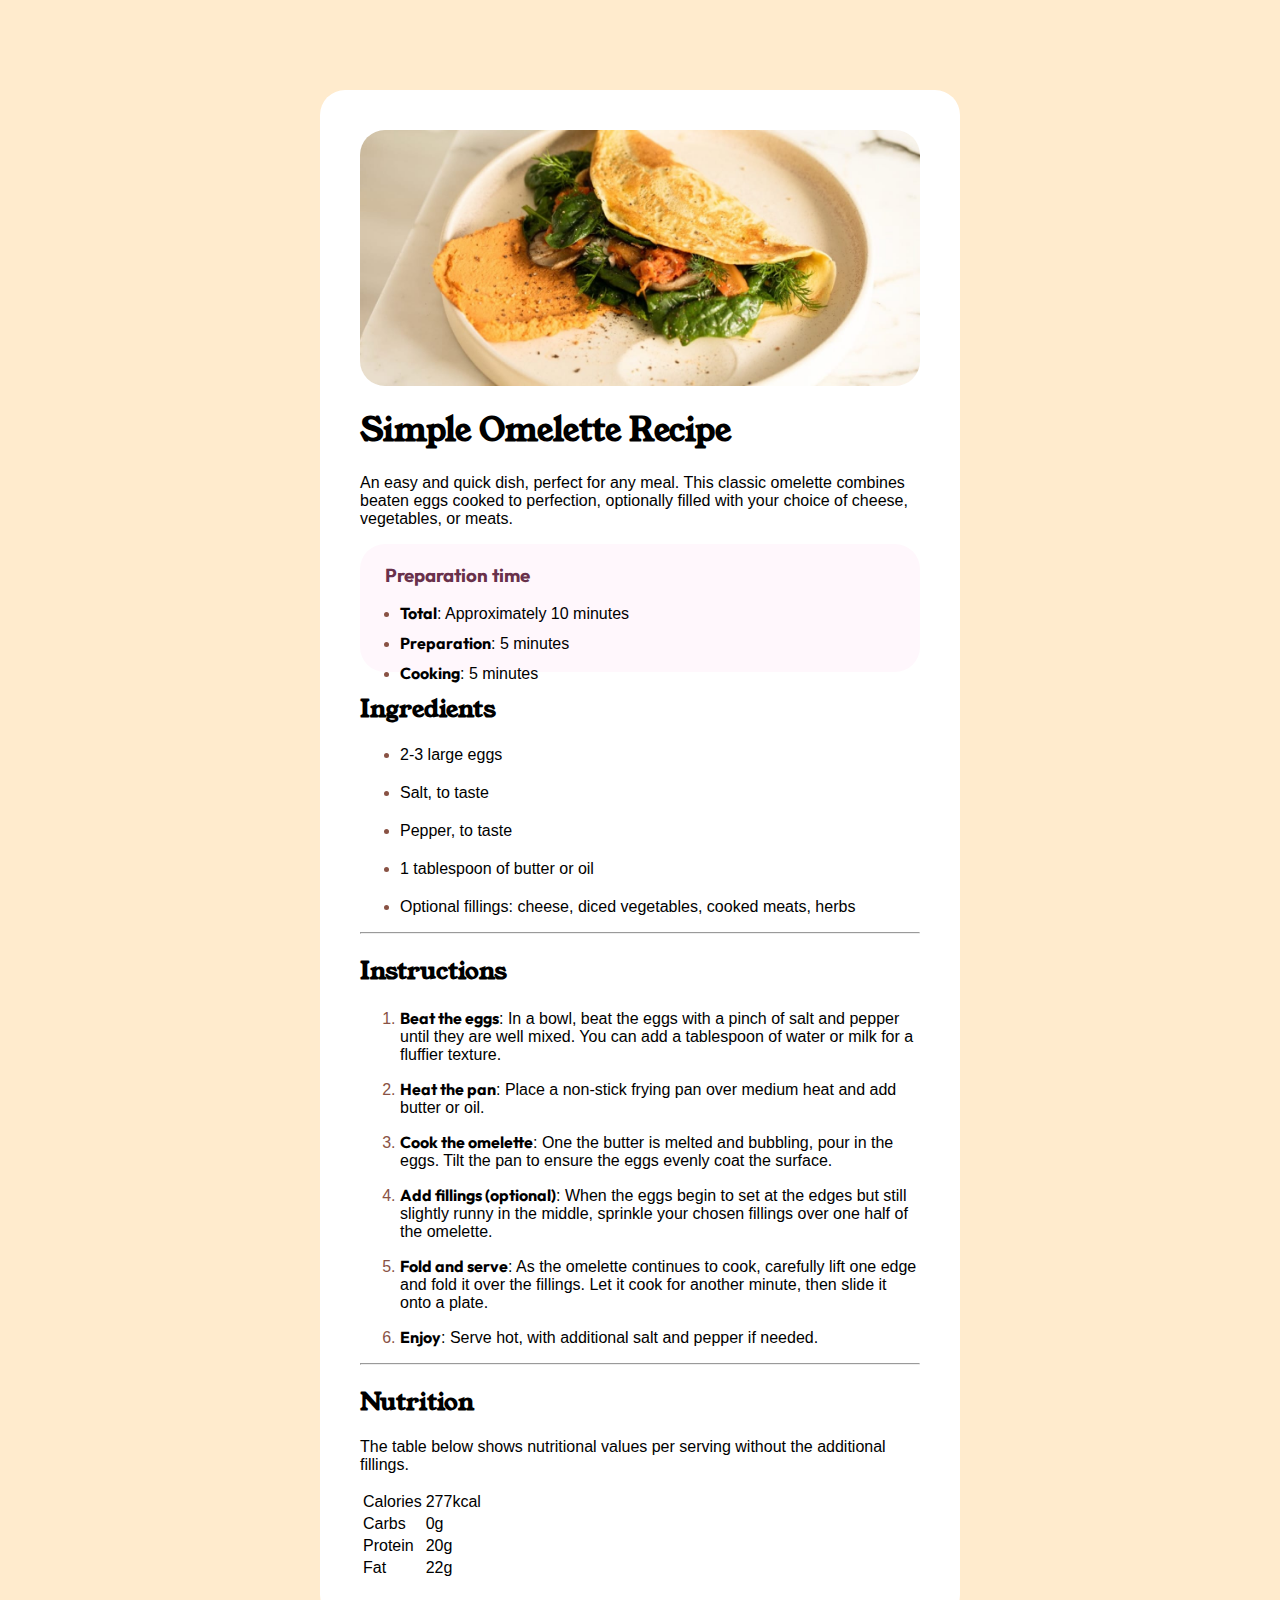
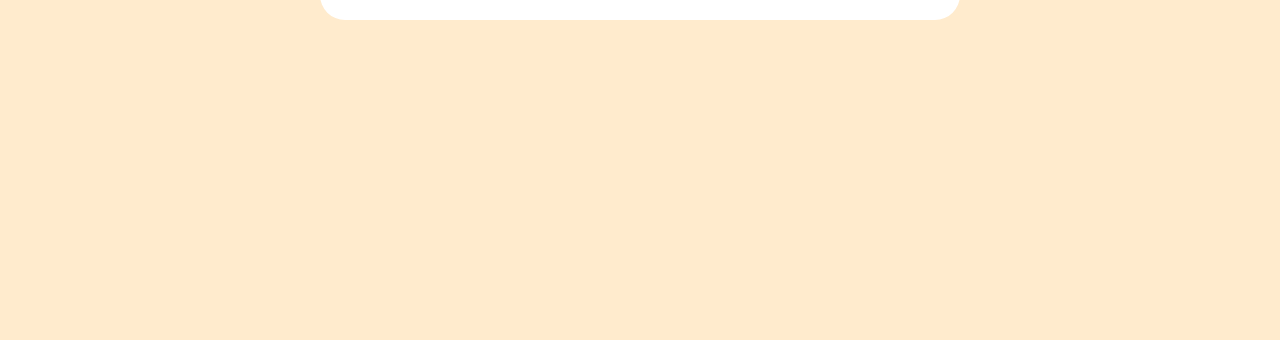
==== RecipeProject/index.html @ 1f19d5c4 "Added omeletteRecipe" ====
<!doctype html>
<html lang="fr">
<head>
    <meta charset="UTF-8">
    <meta name="viewport" content="width=device-width, initial-scale=1">
    <title>Omelette recipe</title>
    <meta name="description" content="The omelette recipe"/>
    <meta name="keywords" content="Cooking Recipe Omelette "/>
    <meta name="author" content="Loïc Schluchter"/>
    <meta name="robots" content="index, follow"/>
    <link href="https://fonts.googleapis.com/css2?family=Outfit&family=Young+Serif&display=swap" rel="stylesheet">
    <link rel="stylesheet" href="style.css"/>

</head>
<body>

<main>
    <section>
        <div class="main-image">
            <img src="assets/images/image-omelette.jpeg" alt="image-omelette"/>
        </div>
        <h1 class="main-title">Simple Omelette Recipe</h1>
        <p>An easy and quick dish, perfect for any meal. This classic omelette combines beaten eggs cooked to perfection,
            optionally filled with your choice of cheese, vegetables, or meats. </p>

        <div id="prepation-table">
            <h3>Preparation time</h3>
            <ul>
                <li>
                    <b>Total</b>: Approximately 10 minutes
                </li>
                <li>
                    <b>Preparation</b>: 5 minutes
                </li>
                <li>
                    <b>Cooking</b>: 5 minutes
                </li>
            </ul>
        </div>

    </section>
    <section id="ingredients">
        <h2 class="sub-title">Ingredients</h2>
        <ul>
            <li>
                2-3 large eggs
            </li>
            <li>
                Salt, to taste
            </li>
            <li>
                Pepper, to taste
            </li>
            <li>
                1 tablespoon of butter or oil
            </li>
            <li>
                Optional fillings: cheese, diced vegetables, cooked meats, herbs
            </li>
        </ul>
        <hr>
    </section>
    <section id="instructions">
        <h2 class="sub-title">Instructions</h2>
        <ol>
            <li>
                <strong>Beat the eggs</strong>: In a bowl, beat the eggs with a pinch of salt and pepper until they are well
                mixed.
                You can add a tablespoon of water or milk for a fluffier texture.
            </li>
            <li>
                <strong>Heat the pan</strong>: Place a non-stick frying pan over medium heat and add butter or oil.
            </li>
            <li>
                <strong>Cook the omelette</strong>: One the butter is melted and bubbling, pour in the eggs. Tilt the pan to
                ensure
                the eggs evenly coat the surface.
            </li>
            <li>
                <strong> Add fillings (optional)</strong>: When the eggs begin to set at the edges but still slightly runny in the
                middle,
                sprinkle your chosen fillings over one half of the omelette.
            </li>
            <li>
                <strong>Fold and serve</strong>: As the omelette continues to cook, carefully lift one edge and fold it over the
                fillings.
                Let it cook for another minute, then slide it onto a plate.
            </li>
            <li>
                <strong>Enjoy</strong>: Serve hot, with additional salt and pepper if needed.
            </li>
        </ol>
        <hr>
    </section>
    <section>
        <h2 class="sub-title">Nutrition</h2>
        <p>The table below shows nutritional values per serving without the additional fillings.</p>
        <table>
            <tr>
                <td>Calories</td>
                <td> 277kcal</td>
            </tr>
            <tr>
                <td>Carbs</td>
                <td> 0g</td>
            </tr>
            <tr>
                <td>Protein</td>
                <td> 20g</td>
            </tr>
            <tr>
                <td>Fat</td>
                <td>22g</td>
            </tr>
        </table>
    </section>
</main>

</body>
</html>
---- RecipeProject/style.css ----
@font-face {
    font-family: 'Outfit';
    src: url('assets/fonts/Outfit/static/Outfit-Regular.ttf');
    font-style: normal;
    font-weight: normal;
}
@font-face {
    font-family: 'YoungSerif';
    src: url('assets/fonts/young-serif/YoungSerif-Regular.ttf');
    font-style: normal;
    font-weight: normal;
}


body{
    background-color: blanchedalmond;
    margin: 25vw;
    margin-top: 10vh;
    font-family: 'Outfit', sans-serif;

}
.main-title,
.sub-title {
    font-family: 'Young Serif', serif;
}


main{
    background-color: white;
    padding: 40px;
    border-radius: 25px;

}
.main-image{
    display: flex;
    justify-content: center;
}
.main-image img{
    width: 100%;
    border-radius: 25px;
}
#prepation-table{
    display: flex;
    align-items: flex-start;
    flex-direction: column;
    background-color: rgba(255,247,252,255);
    height: 10vw;
    border-radius: 25px;
}
#prepation-table h3{
    margin-left: 25px;
    margin-bottom: 0px;
    color: rgba(105,49,75,255);
}
#prepation-table ul li{
    margin-bottom: 10px;
}
#prepation-table ul li::marker{
    color: rgba(137,82,68,255);
}
#ingredients ul{
    display: flex;
    flex-direction: column;
    gap: 20px;
}
#ingredients ul li::marker{
    color: rgba(137,82,68,255);
}
#instructions ol{
    display: flex;
    flex-direction: column;
    justify-content: flex-start;
    gap: 15px;
}
#instructions ol li::marker{
    color: rgba(137,82,68,255);
}
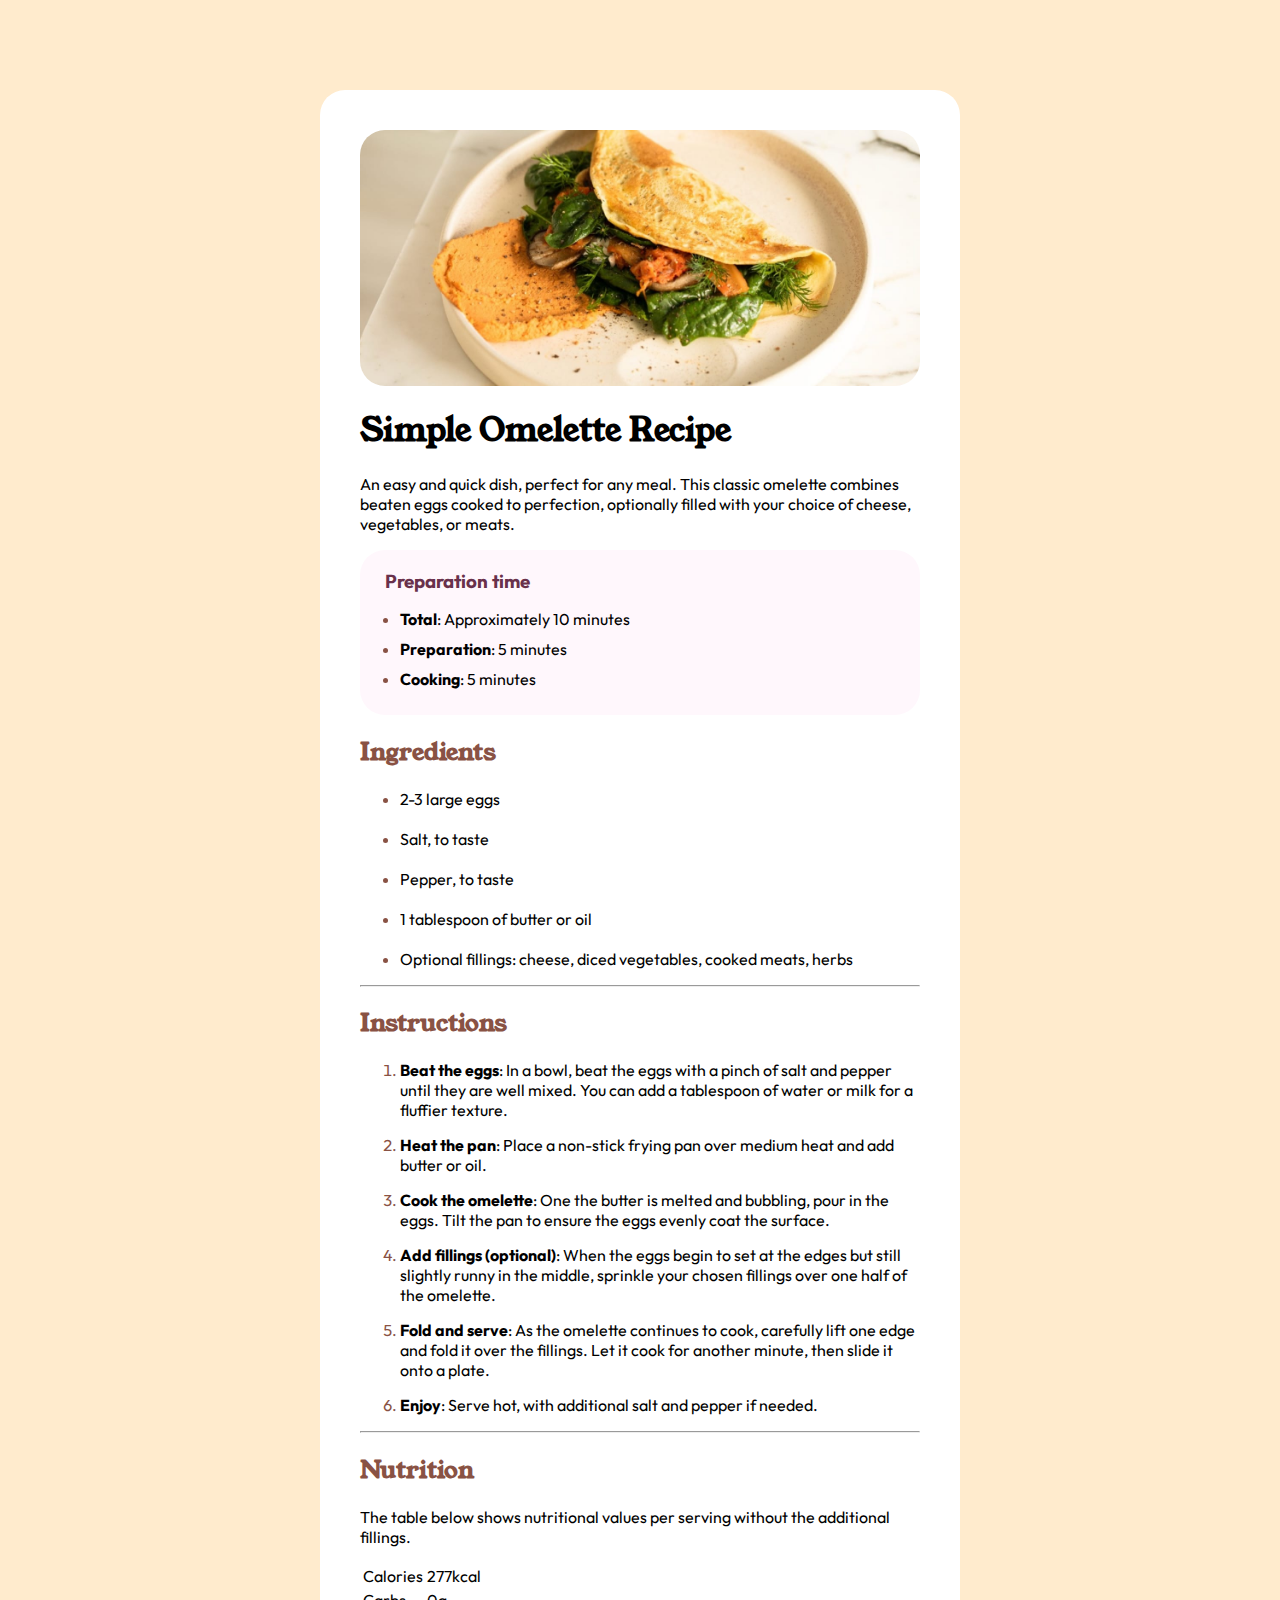
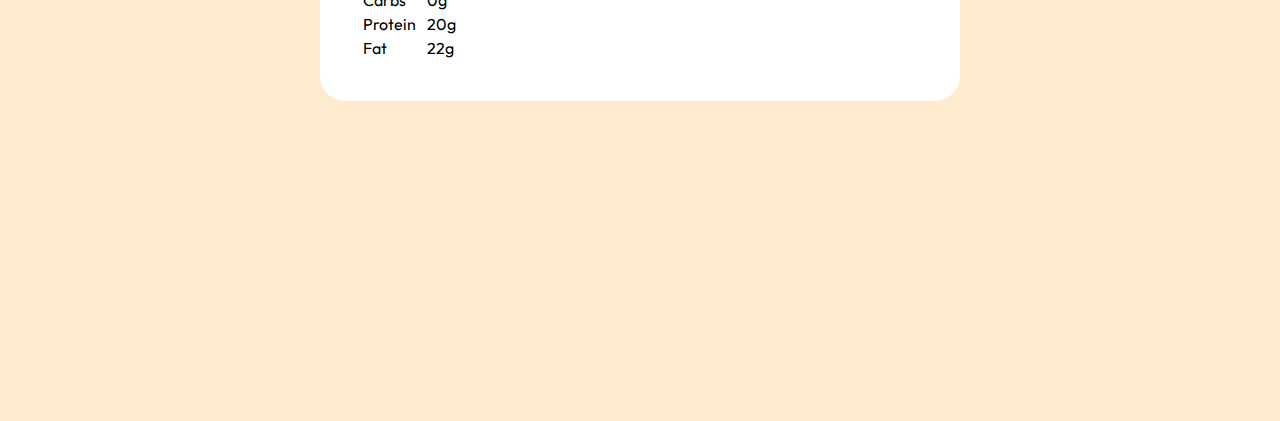
==== commit 2894f460: "Started reactive page" ====
--- a/RecipeProject/index.html
+++ b/RecipeProject/index.html
@@ -19,10 +19,11 @@
         <div class="main-image">
             <img src="assets/images/image-omelette.jpeg" alt="image-omelette"/>
         </div>
-        <h1 class="main-title">Simple Omelette Recipe</h1>
-        <p>An easy and quick dish, perfect for any meal. This classic omelette combines beaten eggs cooked to perfection,
-            optionally filled with your choice of cheese, vegetables, or meats. </p>
-
+        <div class="main-text">
+            <h1 class="main-title">Simple Omelette Recipe</h1>
+            <p>An easy and quick dish, perfect for any meal. This classic omelette combines beaten eggs cooked to perfection,
+                optionally filled with your choice of cheese, vegetables, or meats. </p>
+        </div>
         <div id="prepation-table">
             <h3>Preparation time</h3>
             <ul>
--- a/RecipeProject/style.css
+++ b/RecipeProject/style.css
@@ -1,78 +1,95 @@
-@font-face {
-    font-family: 'Outfit';
-    src: url('assets/fonts/Outfit/static/Outfit-Regular.ttf');
-    font-style: normal;
-    font-weight: normal;
+@media(max-width: 360px) {
+    body{
+        margin: 0;
+        font-family: 'Outfit', sans-serif;
+    }
+    .main-image {
+        display: flex;
+    }
+
+    .main-image img {
+        width: 100vw;
+        height: auto;
+    }
+    .main-title {
+
+        font-family: 'Young Serif', serif;
+        font-size: 27px;
+    }
+    .main-text{
+        display: flex;
+        flex-direction: column;
+        text-align: center;
+    }
+    .main-text p{
+    }
+
 }
-@font-face {
-    font-family: 'YoungSerif';
-    src: url('assets/fonts/young-serif/YoungSerif-Regular.ttf');
-    font-style: normal;
-    font-weight: normal;
+@media(min-width: 1024px){
+
+    body{
+        background-color: blanchedalmond;
+        margin: 25vw;
+        margin-top: 10vh;
+        font-family: 'Outfit', sans-serif;
+    }
+    .main-title,
+    .sub-title {
+        font-family: 'Young Serif', serif;
+    }
+    .sub-title {
+        color: rgba(137,82,68,1);
+    }
+    main{
+        background-color: white;
+        padding: 40px;
+        border-radius: 25px;
+    }
+    .main-image{
+        display: flex;
+        justify-content: center;
+    }
+    .main-image img{
+        width: 100%;
+        border-radius: 25px;
+    }
+    #prepation-table{
+        display: flex;
+        align-items: flex-start;
+        flex-direction: column;
+        background-color: rgba(255,247,252,1);
+        min-height: 10vw;
+        border-radius: 25px;
+    }
+    #prepation-table h3{
+        margin-left: 25px;
+        margin-bottom: 0px;
+        color: rgba(105,49,75,1);
+    }
+    #prepation-table ul li{
+        margin-bottom: 10px;
+    }
+    #prepation-table ul li::marker{
+        color: rgba(137,82,68,1);
+    }
+    #ingredients ul{
+        display: flex;
+        flex-direction: column;
+        gap: 20px;
+    }
+    #ingredients ul li::marker{
+        color: rgba(137,82,68,1);
+    }
+    #instructions ol{
+        display: flex;
+        flex-direction: column;
+        justify-content: flex-start;
+        gap: 15px;
+    }
+    #instructions ol li::marker{
+        color: rgba(137,82,68,1);
+    }
+
 }
 
 
-body{
-    background-color: blanchedalmond;
-    margin: 25vw;
-    margin-top: 10vh;
-    font-family: 'Outfit', sans-serif;
-
-}
-.main-title,
-.sub-title {
-    font-family: 'Young Serif', serif;
-}
-
-
-main{
-    background-color: white;
-    padding: 40px;
-    border-radius: 25px;
-
-}
-.main-image{
-    display: flex;
-    justify-content: center;
-}
-.main-image img{
-    width: 100%;
-    border-radius: 25px;
-}
-#prepation-table{
-    display: flex;
-    align-items: flex-start;
-    flex-direction: column;
-    background-color: rgba(255,247,252,255);
-    height: 10vw;
-    border-radius: 25px;
-}
-#prepation-table h3{
-    margin-left: 25px;
-    margin-bottom: 0px;
-    color: rgba(105,49,75,255);
-}
-#prepation-table ul li{
-    margin-bottom: 10px;
-}
-#prepation-table ul li::marker{
-    color: rgba(137,82,68,255);
-}
-#ingredients ul{
-    display: flex;
-    flex-direction: column;
-    gap: 20px;
-}
-#ingredients ul li::marker{
-    color: rgba(137,82,68,255);
-}
-#instructions ol{
-    display: flex;
-    flex-direction: column;
-    justify-content: flex-start;
-    gap: 15px;
-}
-#instructions ol li::marker{
-    color: rgba(137,82,68,255);
-}
-
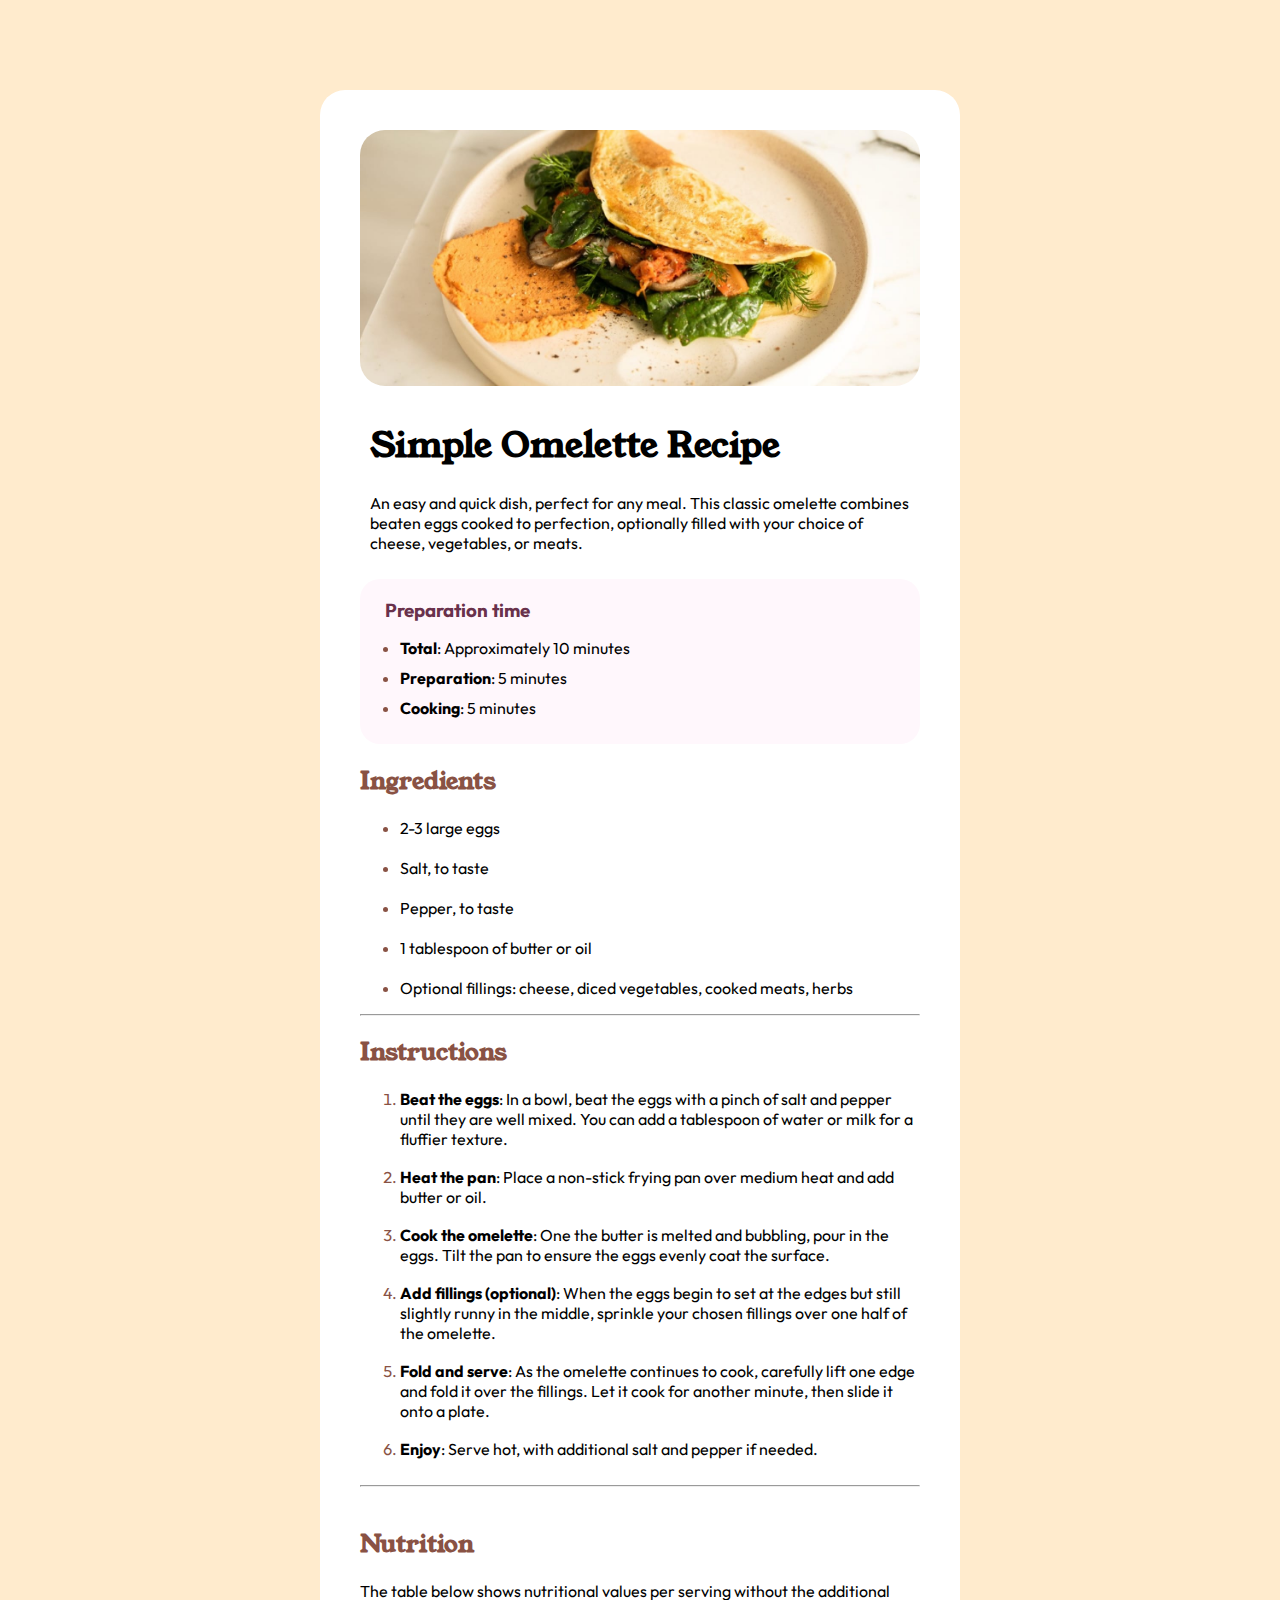
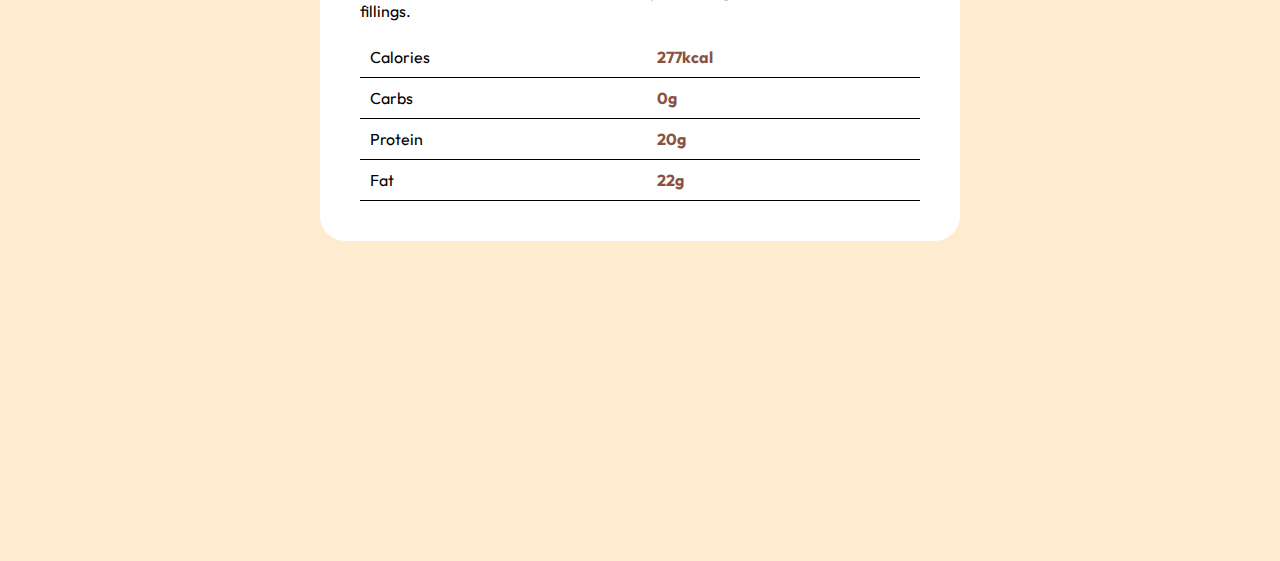
==== commit a4f19377: "Finished desktop and phone reactive" ====
--- a/RecipeProject/index.html
+++ b/RecipeProject/index.html
@@ -96,22 +96,22 @@
     <section>
         <h2 class="sub-title">Nutrition</h2>
         <p>The table below shows nutritional values per serving without the additional fillings.</p>
-        <table>
+        <table class="table-nutrition">
             <tr>
                 <td>Calories</td>
-                <td> 277kcal</td>
+                <td class="right"> 277kcal</td>
             </tr>
             <tr>
                 <td>Carbs</td>
-                <td> 0g</td>
+                <td class="right"> 0g</td>
             </tr>
             <tr>
                 <td>Protein</td>
-                <td> 20g</td>
+                <td class="right"> 20g</td>
             </tr>
             <tr>
                 <td>Fat</td>
-                <td>22g</td>
+                <td class="right">22g</td>
             </tr>
         </table>
     </section>
--- a/RecipeProject/style.css
+++ b/RecipeProject/style.css
@@ -10,18 +10,84 @@
     .main-image img {
         width: 100vw;
         height: auto;
+        margin: -2rem -2rem 1rem -2rem;
     }
     .main-title {
 
         font-family: 'Young Serif', serif;
         font-size: 27px;
     }
-    .main-text{
+    .main-text p{
         display: flex;
         flex-direction: column;
-        text-align: center;
+        text-align: justify;
     }
-    .main-text p{
+    main{
+        padding: 2rem;
+        max-width: 360px;
+    }
+    #prepation-table{
+        display: flex;
+        align-items: flex-start;
+        flex-direction: column;
+        background-color: rgba(255,247,252,1);
+        min-height: 5vw;
+        border-radius: 20px;
+        padding-left: 10px;
+
+    }
+    #prepation-table h3{
+        margin-left: 25px;
+        margin-bottom: 0px;
+        color: rgba(105,49,75,1);
+    }
+    #prepation-table ul li{
+        margin-bottom: 10px;
+    }
+    #prepation-table ul li::marker{
+        color: rgba(137,82,68,1);
+    }
+
+    #ingredients ul{
+        display: flex;
+        flex-direction: column;
+        gap: 20px;
+    }
+    #ingredients ul li::marker{
+        color: rgba(137,82,68,1);
+    }
+    #instructions {
+        margin-bottom: 40px;
+    }
+    #instructions ol{
+        display: flex;
+        flex-direction: column;
+        justify-content: flex-start;
+        gap: 18px;
+        padding-bottom: 10px;
+    }
+    #instructions ol li::marker{
+        color: rgba(137,82,68,1);
+    }
+    .sub-title{
+        color: rgba(137,82,68,1);
+    }
+
+    #instructions ol li::marker{
+        color: rgba(137,82,68,1);
+    }
+    .table-nutrition{
+        width: 100%;
+        border-collapse: collapse;
+
+    }
+    .table-nutrition td{
+        border-bottom: 1px solid black;
+        padding: 10px;
+    }
+    .right{
+        color: rgba(137,82,68,1);
+        font-weight: bold;
     }
 
 }
@@ -32,6 +98,12 @@
         margin: 25vw;
         margin-top: 10vh;
         font-family: 'Outfit', sans-serif;
+    }
+    .main-text{
+        padding:10px
+    }
+    .main-text h1{
+        font-size: 35px;
     }
     .main-title,
     .sub-title {
@@ -44,6 +116,8 @@
         background-color: white;
         padding: 40px;
         border-radius: 25px;
+        max-width: 650px;
+        margin: auto;
     }
     .main-image{
         display: flex;
@@ -57,9 +131,11 @@
         display: flex;
         align-items: flex-start;
         flex-direction: column;
+        justify-content: center;
         background-color: rgba(255,247,252,1);
-        min-height: 10vw;
-        border-radius: 25px;
+        min-height: 5vw;
+        border-radius: 20px;
+
     }
     #prepation-table h3{
         margin-left: 25px;
@@ -80,16 +156,32 @@
     #ingredients ul li::marker{
         color: rgba(137,82,68,1);
     }
+    #instructions {
+        margin-bottom: 40px;
+    }
     #instructions ol{
         display: flex;
         flex-direction: column;
         justify-content: flex-start;
-        gap: 15px;
+        gap: 18px;
+        padding-bottom: 10px;
     }
     #instructions ol li::marker{
         color: rgba(137,82,68,1);
     }
+    .table-nutrition{
+        width: 100%;
+        border-collapse: collapse;
 
+    }
+    .table-nutrition td{
+        border-bottom: 1px solid black;
+        padding: 10px;
+    }
+    .right{
+        color: rgba(137,82,68,1);
+        font-weight: bold;
+    }
 }
 
 
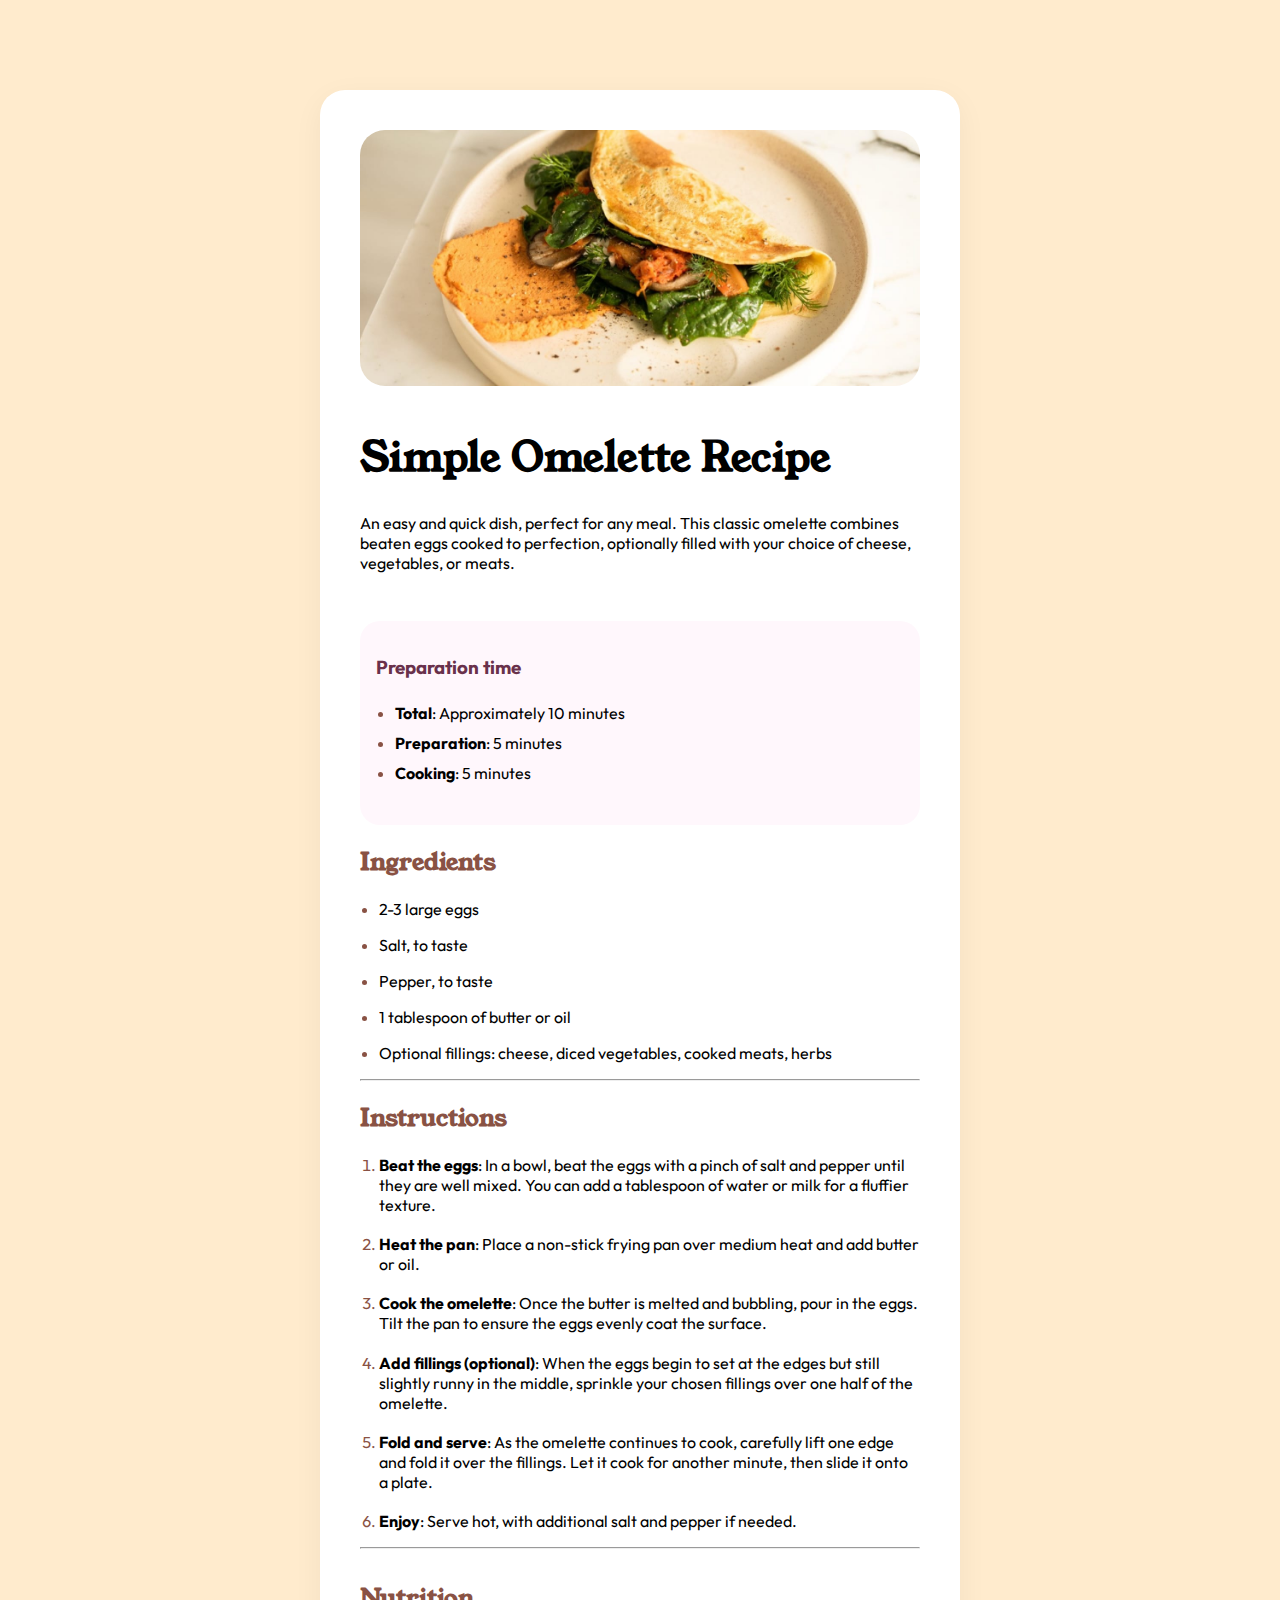
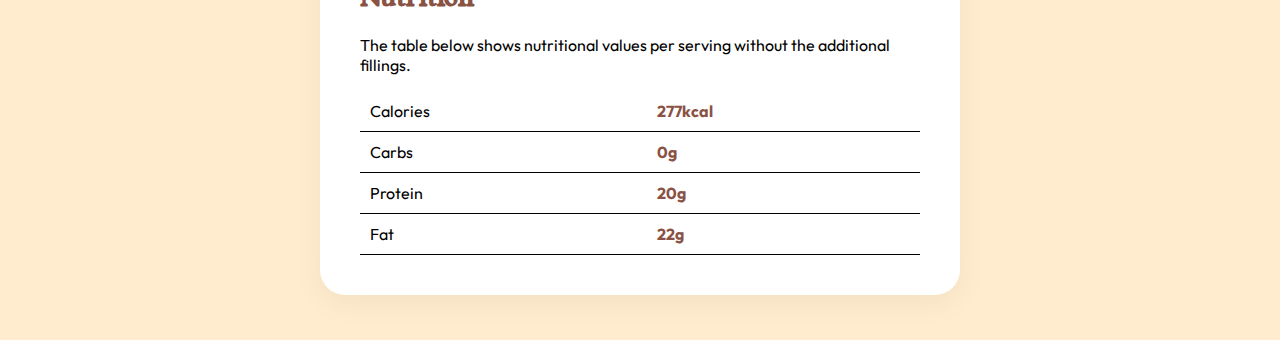
==== commit dd0ac9a7: "Added comments" ====
--- a/RecipeProject/index.html
+++ b/RecipeProject/index.html
@@ -1,6 +1,7 @@
 <!doctype html>
 <html lang="fr">
 <head>
+    <!-- Meta information for page charset, viewport, and SEO -->
     <meta charset="UTF-8">
     <meta name="viewport" content="width=device-width, initial-scale=1">
     <title>Omelette recipe</title>
@@ -8,23 +9,27 @@
     <meta name="keywords" content="Cooking Recipe Omelette "/>
     <meta name="author" content="Loïc Schluchter"/>
     <meta name="robots" content="index, follow"/>
+
+    <!-- Link to Google Fonts for the chosen font families -->
     <link href="https://fonts.googleapis.com/css2?family=Outfit&family=Young+Serif&display=swap" rel="stylesheet">
     <link rel="stylesheet" href="style.css"/>
-
 </head>
 <body>
 
 <main>
     <section>
+        <!-- Main image of the omelette -->
         <div class="main-image">
             <img src="assets/images/image-omelette.jpeg" alt="image-omelette"/>
         </div>
         <div class="main-text">
+            <!-- Main title and description of the recipe -->
             <h1 class="main-title">Simple Omelette Recipe</h1>
             <p>An easy and quick dish, perfect for any meal. This classic omelette combines beaten eggs cooked to perfection,
                 optionally filled with your choice of cheese, vegetables, or meats. </p>
         </div>
         <div id="prepation-table">
+            <!-- Table displaying preparation and cooking times -->
             <h3>Preparation time</h3>
             <ul>
                 <li>
@@ -38,30 +43,23 @@
                 </li>
             </ul>
         </div>
+    </section>
 
-    </section>
     <section id="ingredients">
+        <!-- Ingredients section with a list of what is needed for the omelette -->
         <h2 class="sub-title">Ingredients</h2>
         <ul>
-            <li>
-                2-3 large eggs
-            </li>
-            <li>
-                Salt, to taste
-            </li>
-            <li>
-                Pepper, to taste
-            </li>
-            <li>
-                1 tablespoon of butter or oil
-            </li>
-            <li>
-                Optional fillings: cheese, diced vegetables, cooked meats, herbs
-            </li>
+            <li>2-3 large eggs</li>
+            <li>Salt, to taste</li>
+            <li>Pepper, to taste</li>
+            <li>1 tablespoon of butter or oil</li>
+            <li>Optional fillings: cheese, diced vegetables, cooked meats, herbs</li>
         </ul>
         <hr>
     </section>
+
     <section id="instructions">
+        <!-- Instructions section with step-by-step guidance on how to make the omelette -->
         <h2 class="sub-title">Instructions</h2>
         <ol>
             <li>
@@ -73,7 +71,7 @@
                 <strong>Heat the pan</strong>: Place a non-stick frying pan over medium heat and add butter or oil.
             </li>
             <li>
-                <strong>Cook the omelette</strong>: One the butter is melted and bubbling, pour in the eggs. Tilt the pan to
+                <strong>Cook the omelette</strong>: Once the butter is melted and bubbling, pour in the eggs. Tilt the pan to
                 ensure
                 the eggs evenly coat the surface.
             </li>
@@ -93,10 +91,13 @@
         </ol>
         <hr>
     </section>
+
     <section>
+        <!-- Nutrition information section -->
         <h2 class="sub-title">Nutrition</h2>
         <p>The table below shows nutritional values per serving without the additional fillings.</p>
         <table class="table-nutrition">
+            <!-- Table with nutritional values per serving -->
             <tr>
                 <td>Calories</td>
                 <td class="right"> 277kcal</td>
@@ -118,4 +119,4 @@
 </main>
 
 </body>
-</html>+</html>
--- a/RecipeProject/style.css
+++ b/RecipeProject/style.css
@@ -1,187 +1,223 @@
-@media(max-width: 360px) {
-    body{
-        margin: 0;
-        font-family: 'Outfit', sans-serif;
-    }
+body {
+    font-family: 'Outfit', sans-serif; /* Set font for the body */
+    margin: 0; /* Remove default margin */
+    background-color: white; /* White background color */
+}
+
+img {
+    display: block; /* Make images block-level */
+    width: 100%; /* Make images take up full width */
+    height: auto; /* Maintain aspect ratio of images */
+}
+
+.main-title,
+.sub-title {
+    font-family: 'Young Serif', serif; /* Set custom serif font for titles */
+}
+
+.sub-title {
+    color: rgba(137, 82, 68, 1); /* Set color for subtitle */
+}
+
+/* ========== Mobile ========== */
+@media (max-width: 360px) {
+
     .main-image {
-        display: flex;
+        display: flex; /* Use flexbox for main image layout */
     }
 
     .main-image img {
-        width: 100vw;
-        height: auto;
-        margin: -2rem -2rem 1rem -2rem;
-    }
+        width: 100vw; /* Set image width to full viewport width */
+        margin: -2rem -2rem 1rem -2rem; /* Adjust margins for image */
+    }
+
+    main {
+        padding: 2rem; /* Add padding to main content */
+        max-width: 360px; /* Limit max width of main content */
+    }
+
     .main-title {
-
-        font-family: 'Young Serif', serif;
-        font-size: 27px;
-    }
-    .main-text p{
-        display: flex;
-        flex-direction: column;
-        text-align: justify;
-    }
-    main{
-        padding: 2rem;
-        max-width: 360px;
-    }
-    #prepation-table{
-        display: flex;
-        align-items: flex-start;
-        flex-direction: column;
-        background-color: rgba(255,247,252,1);
-        min-height: 5vw;
-        border-radius: 20px;
-        padding-left: 10px;
-
-    }
-    #prepation-table h3{
-        margin-left: 25px;
-        margin-bottom: 0px;
-        color: rgba(105,49,75,1);
-    }
-    #prepation-table ul li{
-        margin-bottom: 10px;
-    }
-    #prepation-table ul li::marker{
-        color: rgba(137,82,68,1);
-    }
-
-    #ingredients ul{
-        display: flex;
-        flex-direction: column;
-        gap: 20px;
-    }
-    #ingredients ul li::marker{
-        color: rgba(137,82,68,1);
-    }
+        font-size: clamp(1.8rem, 5vw, 2.2rem); /* Adjust title size responsively */
+    }
+
+    .main-text p {
+        text-align: justify; /* Justify paragraph text */
+    }
+
+    /* Preparation table */
+    #prepation-table {
+        display: flex;
+        flex-direction: column; /* Stack items vertically */
+        align-items: flex-start; /* Align items to the start */
+        background-color: rgba(255, 247, 252, 1); /* Set background color */
+        border-radius: 20px; /* Round corners */
+        padding: 1rem; /* Add padding */
+        margin-top: 1rem; /* Add top margin */
+    }
+
+    #prepation-table h3 {
+        margin-bottom: 0.5rem; /* Space below the title */
+        color: rgba(105, 49, 75, 1); /* Set color for table headings */
+    }
+
+    /* List styling in preparation table */
+    #prepation-table ul {
+        padding-left: 1.2rem; /* Add padding to left of list */
+    }
+
+    #prepation-table ul li {
+        margin-bottom: 10px; /* Space between list items */
+    }
+
+    #prepation-table ul li::marker {
+        color: rgba(137, 82, 68, 1); /* Set color for list markers */
+    }
+
+    /* Ingredients list styling */
+    #ingredients ul {
+        display: flex;
+        flex-direction: column; /* Stack ingredients vertically */
+        gap: 1rem; /* Space between ingredients */
+        padding-left: 1.2rem; /* Padding on left */
+    }
+
+    #ingredients ul li::marker {
+        color: rgba(137, 82, 68, 1); /* Color for list markers */
+    }
+
+    /* Instructions styling */
     #instructions {
-        margin-bottom: 40px;
-    }
-    #instructions ol{
-        display: flex;
-        flex-direction: column;
-        justify-content: flex-start;
-        gap: 18px;
-        padding-bottom: 10px;
-    }
-    #instructions ol li::marker{
-        color: rgba(137,82,68,1);
-    }
-    .sub-title{
-        color: rgba(137,82,68,1);
-    }
-
-    #instructions ol li::marker{
-        color: rgba(137,82,68,1);
-    }
-    .table-nutrition{
-        width: 100%;
-        border-collapse: collapse;
-
-    }
-    .table-nutrition td{
-        border-bottom: 1px solid black;
-        padding: 10px;
-    }
-    .right{
-        color: rgba(137,82,68,1);
-        font-weight: bold;
-    }
-
-}
-@media(min-width: 1024px){
-
-    body{
-        background-color: blanchedalmond;
-        margin: 25vw;
-        margin-top: 10vh;
-        font-family: 'Outfit', sans-serif;
-    }
-    .main-text{
-        padding:10px
-    }
-    .main-text h1{
-        font-size: 35px;
-    }
-    .main-title,
-    .sub-title {
-        font-family: 'Young Serif', serif;
-    }
-    .sub-title {
-        color: rgba(137,82,68,1);
-    }
-    main{
-        background-color: white;
-        padding: 40px;
-        border-radius: 25px;
-        max-width: 650px;
-        margin: auto;
-    }
-    .main-image{
-        display: flex;
-        justify-content: center;
-    }
-    .main-image img{
-        width: 100%;
-        border-radius: 25px;
-    }
-    #prepation-table{
-        display: flex;
-        align-items: flex-start;
-        flex-direction: column;
-        justify-content: center;
-        background-color: rgba(255,247,252,1);
-        min-height: 5vw;
-        border-radius: 20px;
-
-    }
-    #prepation-table h3{
-        margin-left: 25px;
-        margin-bottom: 0px;
-        color: rgba(105,49,75,1);
-    }
-    #prepation-table ul li{
-        margin-bottom: 10px;
-    }
-    #prepation-table ul li::marker{
-        color: rgba(137,82,68,1);
-    }
-    #ingredients ul{
-        display: flex;
-        flex-direction: column;
-        gap: 20px;
-    }
-    #ingredients ul li::marker{
-        color: rgba(137,82,68,1);
-    }
+        margin-bottom: 2rem; /* Space below instructions */
+    }
+
+    #instructions ol {
+        display: flex;
+        flex-direction: column; /* Stack instruction steps vertically */
+        gap: 1.2rem; /* Space between instruction steps */
+        padding-left: 1.2rem; /* Padding on left */
+    }
+
+    #instructions ol li::marker {
+        color: rgba(137, 82, 68, 1); /* Color for ordered list markers */
+    }
+
+    .table-nutrition {
+        width: 100%; /* Full width for the nutrition table */
+        border-collapse: collapse; /* Collapse table borders */
+        margin-top: 1rem; /* Space above the table */
+    }
+
+    .table-nutrition td {
+        border-bottom: 1px solid black; /* Add bottom border to table cells */
+        padding: 10px; /* Add padding inside table cells */
+    }
+
+    .right {
+        color: rgba(137, 82, 68, 1); /* Set color for right-aligned text */
+        font-weight: bold; /* Bold font for right-aligned text */
+    }
+}
+
+/* ========== Desktop ========== */
+@media (min-width: 1024px) {
+
+    body {
+        background-color: blanchedalmond; /* Background color for body */
+        margin: 10vh 25vw 5vh 25vw; /* Center body content with margins */
+    }
+
+    main {
+        background-color: white; /* White background for main content */
+        padding: 2.5rem; /* Padding inside main content */
+        border-radius: 25px; /* Rounded corners for main content */
+        max-width: 650px; /* Limit width of main content */
+        margin: auto; /* Center content */
+        box-shadow: 0 8px 30px rgba(0, 0, 0, 0.05); /* Add soft shadow */
+    }
+
+    .main-image {
+        display: flex;
+        justify-content: center; /* Center the main image */
+    }
+
+    .main-image img {
+        border-radius: 25px; /* Round corners of image */
+    }
+
+    .main-text {
+        padding: 1rem 0; /* Padding around main text */
+    }
+
+    .main-text h1 {
+        font-size: clamp(2rem, 4vw, 2.5rem); /* Adjust title size responsively */
+    }
+
+    #prepation-table {
+        display: flex;
+        flex-direction: column; /* Stack items vertically */
+        align-items: flex-start; /* Align to the start */
+        background-color: rgba(255, 247, 252, 1); /* Background color for table */
+        border-radius: 20px; /* Round corners */
+        padding: 1rem; /* Padding inside table */
+        margin-top: 1rem; /* Margin above the table */
+    }
+
+    #prepation-table h3 {
+        margin-bottom: 0.5rem; /* Space below table headings */
+        color: rgba(105, 49, 75, 1); /* Set color for table headings */
+    }
+
+    #prepation-table ul {
+        padding-left: 1.2rem; /* Padding on left of list */
+    }
+
+    #prepation-table ul li {
+        margin-bottom: 10px; /* Space between list items */
+    }
+
+    #prepation-table ul li::marker {
+        color: rgba(137, 82, 68, 1); /* Color for list markers */
+    }
+
+    #ingredients ul {
+        display: flex;
+        flex-direction: column; /* Stack ingredients vertically */
+        gap: 1rem; /* Space between ingredients */
+        padding-left: 1.2rem; /* Padding on left */
+    }
+
+    #ingredients ul li::marker {
+        color: rgba(137, 82, 68, 1); /* Color for list markers */
+    }
+
     #instructions {
-        margin-bottom: 40px;
-    }
-    #instructions ol{
-        display: flex;
-        flex-direction: column;
-        justify-content: flex-start;
-        gap: 18px;
-        padding-bottom: 10px;
-    }
-    #instructions ol li::marker{
-        color: rgba(137,82,68,1);
-    }
-    .table-nutrition{
-        width: 100%;
-        border-collapse: collapse;
-
-    }
-    .table-nutrition td{
-        border-bottom: 1px solid black;
-        padding: 10px;
-    }
-    .right{
-        color: rgba(137,82,68,1);
-        font-weight: bold;
-    }
-}
-
-
+        margin-bottom: 2rem; /* Space below instructions */
+    }
+
+    #instructions ol {
+        display: flex;
+        flex-direction: column; /* Stack instruction steps vertically */
+        gap: 1.2rem; /* Space between instruction steps */
+        padding-left: 1.2rem; /* Padding on left */
+    }
+
+    #instructions ol li::marker {
+        color: rgba(137, 82, 68, 1); /* Color for ordered list markers */
+    }
+
+    .table-nutrition {
+        width: 100%; /* Full width for nutrition table */
+        border-collapse: collapse; /* Collapse table borders */
+        margin-top: 1rem; /* Margin above the table */
+    }
+
+    .table-nutrition td {
+        border-bottom: 1px solid black; /* Bottom border for table cells */
+        padding: 10px; /* Padding inside table cells */
+    }
+
+    .right {
+        color: rgba(137, 82, 68, 1); /* Set color for right-aligned text */
+        font-weight: bold; /* Bold font for right-aligned text */
+    }
+}
